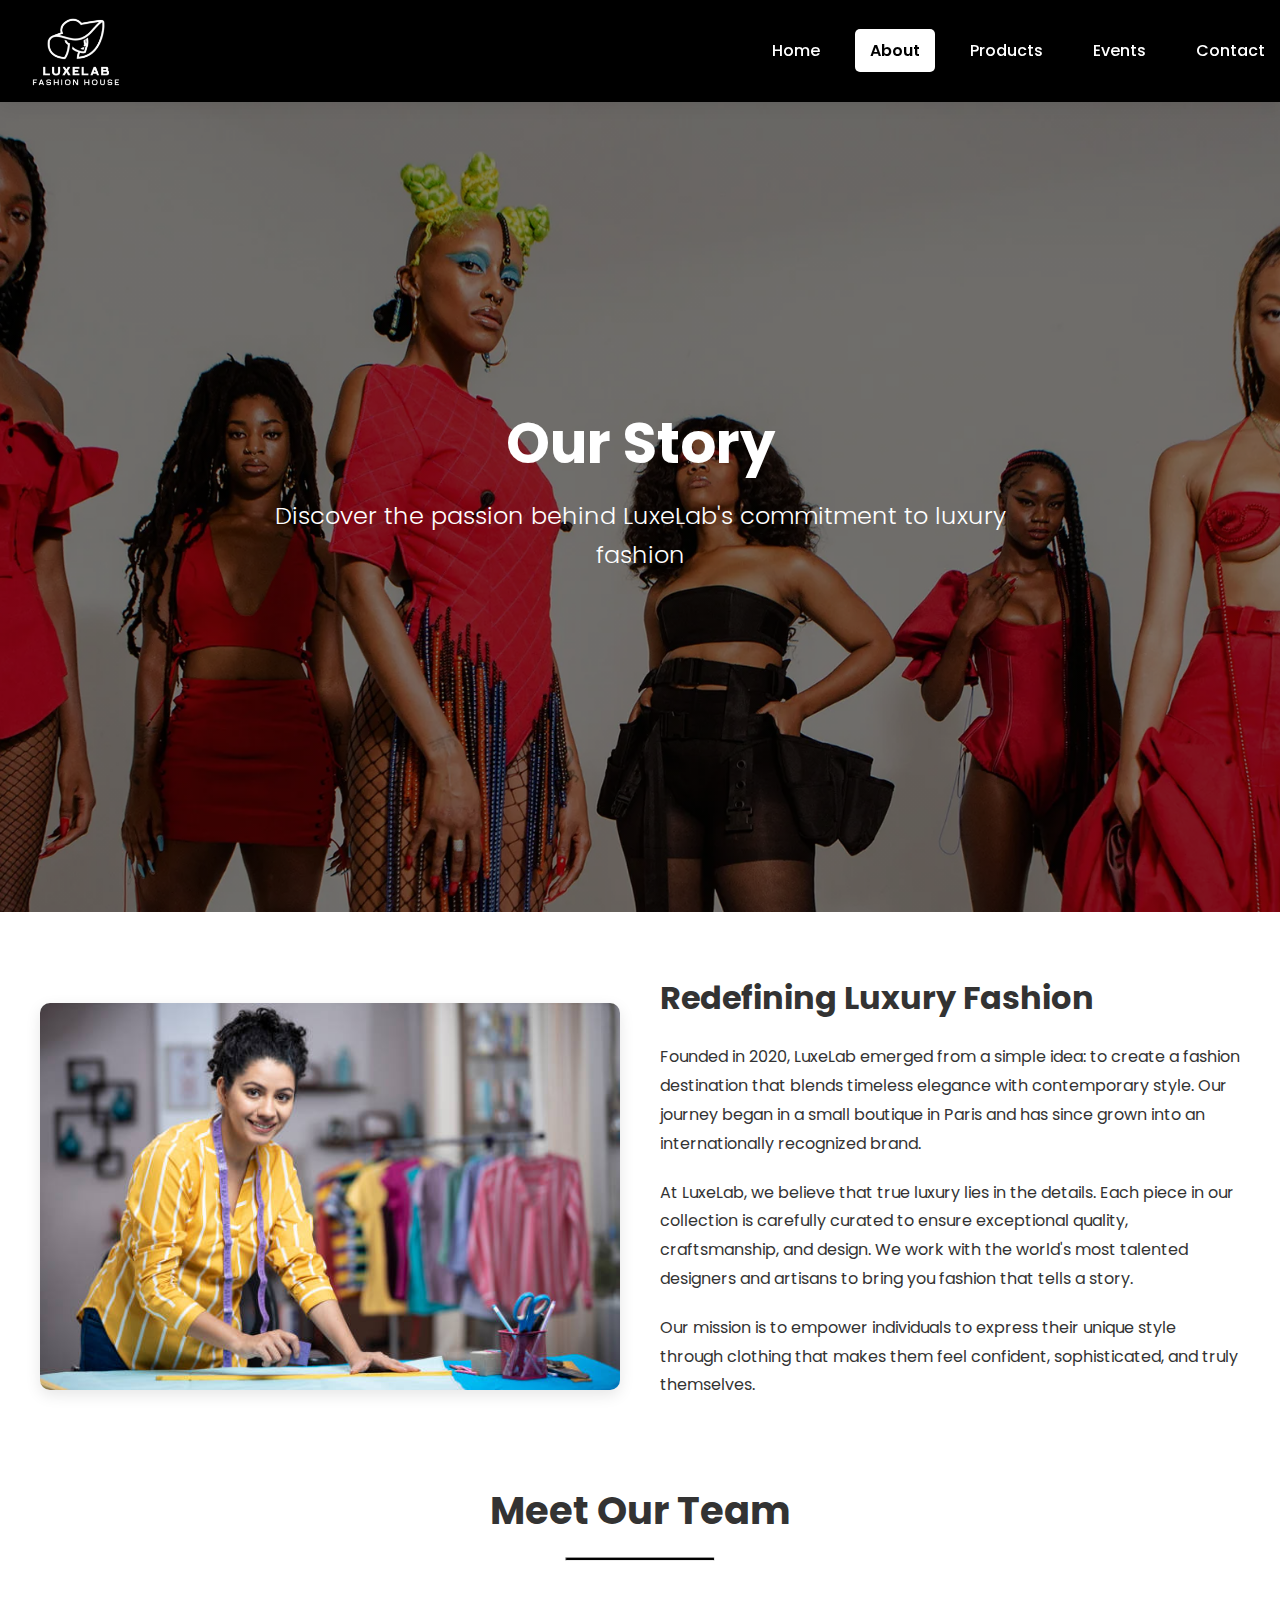
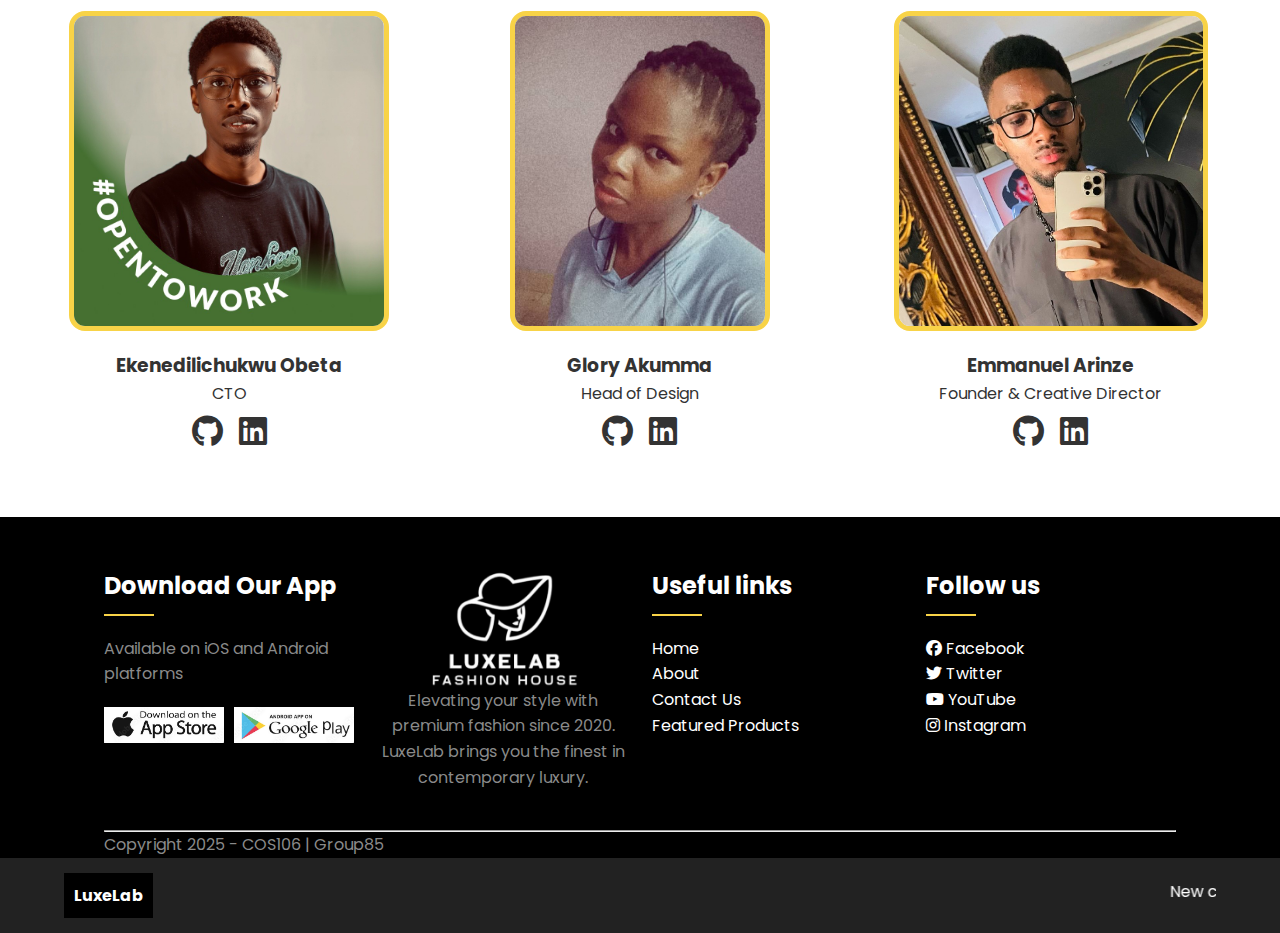
==== about.html @ 90a753af "first commit" ====
<!DOCTYPE html>
<html lang="en">
  <head>
    <meta charset="UTF-8" />
    <meta name="viewport" content="width=device-width, initial-scale=1.0" />
    <title>About Us | LuxeLab</title>
    <link
      rel="stylesheet"
      href="https://fonts.googleapis.com/css2?family=Poppins:wght@300;400;500;600;700&display=swap"
    />
    <link
      rel="stylesheet"
      href="https://cdnjs.cloudflare.com/ajax/libs/font-awesome/6.7.2/css/all.min.css"
    />
    <link rel="stylesheet" href="css/style.css" />
  </head>
  <body>
    <!-- Header/Navigation -->
    <div class="header">
      <div class="nav-bar">
        <div class="logo">
          <img src="img/WhiteLogo.png" alt="LuxeLab Logo" />
        </div>
        <nav>
          <ul id="menuitems">
            <li><a href="index.html">Home</a></li>
            <li><a href="about.html">About</a></li>
            <li><a href="products.html">Products</a></li>
            <li><a href="events.html">Events</a></li>
            <li><a href="contact.html">Contact</a></li>
          </ul>
        </nav>
        <div class="menu-icon">
          <img src="img/open.png" alt="Menu" class="menu" />
        </div>
      </div>
    </div>

    <!-- About Hero -->
    <div
      class="hero"
      style="
        background-image: linear-gradient(
            rgba(0, 0, 0, 0.5),
            rgba(0, 0, 0, 0.5)
          ),
          url('./img/bk-1.png');
      "
    >
      <div class="header-text">
        <h1>Our Story</h1>
        <h3>
          Discover the passion behind LuxeLab's commitment to luxury fashion
        </h3>
      </div>
    </div>

    <!-- About Content -->
    <div class="container about-section">
      <div class="about-content">
        <div class="about-img">
          <img src="img/ft-4.png" alt="LuxeLab Store" />
        </div>
        <div class="about-text">
          <h2>Redefining Luxury Fashion</h2>
          <p>
            Founded in 2020, LuxeLab emerged from a simple idea: to create a
            fashion destination that blends timeless elegance with contemporary
            style. Our journey began in a small boutique in Paris and has since
            grown into an internationally recognized brand.
          </p>
          <p>
            At LuxeLab, we believe that true luxury lies in the details. Each
            piece in our collection is carefully curated to ensure exceptional
            quality, craftsmanship, and design. We work with the world's most
            talented designers and artisans to bring you fashion that tells a
            story.
          </p>
          <p>
            Our mission is to empower individuals to express their unique style
            through clothing that makes them feel confident, sophisticated, and
            truly themselves.
          </p>
        </div>
      </div>

      <div class="section-title">
        <h2>Meet Our Team</h2>
        <hr class="line" />
      </div>

      <div class="team-grid">
        <div class="team-member">
          <div class="team-img">
            <img src="img/ekene.png" alt="Ekenedilichukwu Obeta" />
          </div>
          <h3>Ekenedilichukwu Obeta</h3>
          <p>CTO</p>
          <div class="socials">
            <div>
              <a href=""><i class="fa-brands fa-github"></i></a>
            </div>
            <div>
              <a href=""><i class="fa-brands fa-linkedin"></i></a>
            </div>
          </div>
        </div>
        <div class="team-member">
          <div class="team-img">
            <img src="img/Giggle.png.jpg" alt="Glory Akumma" />
          </div>
          <h3>Glory Akumma</h3>
          <p>Head of Design</p>
          <div class="socials">
            <div>
              <a href=""><i class="fa-brands fa-github"></i></a>
            </div>
            <div>
              <a href=""><i class="fa-brands fa-linkedin"></i></a>
            </div>
          </div>
        </div>
        <div class="team-member">
          <div class="team-img">
            <img src="img/easy.png.jpg" alt="Emmanuel Arinze" />
          </div>
          <h3>Emmanuel Arinze</h3>
          <p>Founder & Creative Director</p>
          <div class="socials">
            <div>
              <a href=""><i class="fa-brands fa-github"></i></a>
            </div>
            <div>
              <a href=""><i class="fa-brands fa-linkedin"></i></a>
            </div>
          </div>
        </div>
      </div>
    </div>

    <!-- Footer -->
    <div class="footer">
      <div class="container">
        <div class="footer-grid">
          <div class="footer-col-1">
            <h3>Download Our App</h3>
            <p>Available on iOS and Android platforms</p>
            <div class="app-logo">
              <img src="img/app.png" alt="App Store" />
              <img src="img/play.png" alt="Google Play" />
            </div>
          </div>
          <div class="footer-col-2">
            <img src="img/WhiteLogo.png" alt="LuxeLab Logo" />
            <p>
              Elevating your style with premium fashion since 2020. LuxeLab
              brings you the finest in contemporary luxury.
            </p>
          </div>
          <div class="footer-col-3">
            <h3>Useful links</h3>
            <ul>
              <li><a href="index.html">Home</a></li>
              <li><a href="about.html">About</a></li>
              <li><a href="contact.html">Contact Us</a></li>
              <li><a href="products.html">Featured Products</a></li>
            </ul>
          </div>
          <div class="footer-col-4">
            <h3>Follow us</h3>
            <ul>
              <li>
                <a href="#"><i class="fab fa-facebook"></i> Facebook</a>
              </li>
              <li>
                <a href="#"><i class="fab fa-twitter"></i> Twitter</a>
              </li>
              <li>
                <a href="#"><i class="fab fa-youtube"></i> YouTube</a>
              </li>
              <li>
                <a href="#"><i class="fab fa-instagram"></i> Instagram</a>
              </li>
            </ul>
          </div>
        </div>
        <div class="copy-right">
          <hr />
          <p class="copyright">Copyright 2025 - COS106 | Group85</p>
        </div>
      </div>
    </div>

    <!-- Bottom Footer -->
    <div class="last-footer-grid">
      <div class="side-footer">
        <a href="index.html">LuxeLab</a>
      </div>
      <div class="side2">
        <marquee behavior="" direction=""
          >New collection launching next week! Sign up for early access. Free
          shipping on all orders over $200.</marquee
        >
      </div>
    </div>

    <script src="js/script.js"></script>
  </body>
</html>
---- css/style.css ----
/* ===== CSS Variables ===== */
:root {
  --primary-color: #000000;
  --secondary-color: #f8d347;
  --accent-color: #e63946;
  --text-color: #333;
  --light-text: #fff;
  --gray-text: #8a8a8a;
  --bg-light: #f9f9f9;
  --bg-dark: #2c2b2b;
  --shadow: 0 5px 15px rgba(0, 0, 0, 0.1);
  --transition: all 0.3s ease;
  --border-radius: 10px;
  --max-width: 1200px;
}

/* ===== Base Styles ===== */
* {
  margin: 0;
  padding: 0;
  box-sizing: border-box;
}

html {
  scroll-behavior: smooth;
}

body {
  font-family: "Poppins", sans-serif;
  color: var(--text-color);
  line-height: 1.6;
  background: #fff;
  overflow-x: hidden;
}

img {
  max-width: 100%;
  height: auto;
  display: block;
}

a {
  text-decoration: none;
  color: inherit;
}

ul {
  list-style: none;
}

.btn {
  display: inline-block;
  background: var(--primary-color);
  color: var(--light-text);
  padding: 12px 30px;
  margin: 20px 0;
  border-radius: var(--border-radius);
  border: none;
  cursor: pointer;
  transition: var(--transition);
  font-weight: 500;
  text-transform: uppercase;
  letter-spacing: 1px;
  font-size: 14px;
}

.btn:hover {
  background: #333;
  transform: translateY(-3px);
  box-shadow: var(--shadow);
}

.line {
  width: 150px;
  height: 4px;
  background: var(--primary-color);
  margin: 10px auto;
  border-radius: 5px;
}

.container {
  max-width: var(--max-width);
  margin: 0 auto;
  padding: 0 5%;
}

/* ===== Header & Navigation ===== */
.header {
  background: var(--primary-color);
  color: var(--light-text);
  box-shadow: 0 5px 15px rgba(0, 0, 0, 0.06);
  position: sticky;
  top: 0;
  z-index: 1000;
  padding: 15px 0;
}

.nav-bar {
  display: flex;
  align-items: center;
  justify-content: space-between;
}

.logo img {
  width: 150px;
  transition: var(--transition);
}

.logo img:hover {
  opacity: 0.9;
}

nav ul {
  display: flex;
  gap: 20px;
}

nav ul li {
  position: relative;
}

nav ul li a {
  font-weight: 500;
  transition: var(--transition);
  padding: 10px 15px;
  border-radius: 5px;
}

nav ul li a:hover {
  color: var(--secondary-color);
}

.active {
  background: var(--light-text);
  color: var(--primary-color);
  font-weight: 600;
}

.menu-icon {
  display: none;
  cursor: pointer;
}

.menu-icon img {
  width: 2rem;
}

/* ===== Hero Section ===== */
.hero {
  background: linear-gradient(rgba(0, 0, 0, 0.5), rgba(0, 0, 0, 0.5)),
    url("../img/bk-1.png") no-repeat center center/cover;
  height: 90vh;
  display: flex;
  align-items: center;
  justify-content: center;
  text-align: center;
  color: var(--light-text);
  position: relative;
}

.header-text {
  position: relative;
  z-index: 1;
  padding: 0 20px;
  max-width: 800px;
}

.header-text h1 {
  font-size: clamp(2.5rem, 5vw, 3.5rem);
  margin-bottom: 20px;
  font-weight: 700;
  line-height: 1.2;
}

.House-Name {
  color: var(--secondary-color);
  font-style: italic;
  display: block;
}

.header-text h3 {
  font-size: clamp(1.1rem, 2vw, 1.5rem);
  margin-bottom: 30px;
  font-weight: 300;
}

/* ===== Featured Sections ===== */
.section-title {
  text-align: center;
  margin: 60px 0 30px;
}

.section-title h2 {
  font-size: clamp(1.8rem, 3vw, 2.5rem);
  margin-bottom: 15px;
}

/* ===== Product Cards ===== */
.products-grid {
  display: grid;
  grid-template-columns: repeat(auto-fill, minmax(280px, 1fr));
  gap: 30px;
  padding: 40px 0;
}

.product-card {
  background: var(--light-text);
  border-radius: var(--border-radius);
  overflow: hidden;
  box-shadow: var(--shadow);
  transition: var(--transition);
}

.product-card:hover {
  transform: translateY(-10px);
}

.product-img {
  height: 250px;
  overflow: hidden;
}

.product-img img {
  width: 100%;
  height: 100%;
  object-fit: cover;
  transition: var(--transition);
}

.product-card:hover .product-img img {
  transform: scale(1.05);
}

.product-info {
  padding: 20px;
}

.product-info h3 {
  margin-bottom: 10px;
  font-size: 1.2rem;
}

.price {
  color: var(--accent-color);
  font-weight: 600;
  font-size: 1.1rem;
}

.price strike {
  color: var(--gray-text);
  margin-right: 10px;
  font-weight: 400;
}

/* ===== About Page ===== */
.about-section {
  padding: 60px 0;
}

.about-content {
  display: grid;
  grid-template-columns: 1fr 1fr;
  gap: 40px;
  align-items: center;
}

.about-img {
  border-radius: var(--border-radius);
  overflow: hidden;
  box-shadow: var(--shadow);
}

.about-text h2 {
  font-size: 2rem;
  margin-bottom: 20px;
}

.about-text p {
  margin-bottom: 20px;
  line-height: 1.8;
}

.team-grid {
  display: grid;
  grid-template-columns: repeat(auto-fill, minmax(300px, 1fr));
  place-items: center;
  gap: 2rem;
  margin-top: 50px;
}

.team-member {
  text-align: center;
}

.team-img {
  width: 100%;
  height: 20rem;
  border-radius: 1rem;
  overflow: hidden;
  margin: 0 auto 20px;
  border: 5px solid var(--secondary-color);
}

.team-img img {
  width: 100%;
  height: 100%;
  object-fit: cover;
}

.socials {
  display: flex;
  justify-content: center;
  gap: 1rem;
  font-size: 2rem;
}

/* ===== Events Page ===== */
.events-list {
  padding: 40px 0;
}

.event-card {
  display: grid;
  grid-template-columns: 1fr 2fr;
  gap: 30px;
  margin-bottom: 40px;
  background: var(--light-text);
  border-radius: var(--border-radius);
  overflow: hidden;
  box-shadow: var(--shadow);
}

.event-date {
  background: var(--primary-color);
  color: var(--light-text);
  display: flex;
  flex-direction: column;
  align-items: center;
  justify-content: center;
  padding: 20px;
  text-align: center;
}

.event-date .day {
  font-size: 3rem;
  font-weight: 700;
  line-height: 1;
}

.event-date .month {
  font-size: 1.5rem;
  text-transform: uppercase;
}

.event-details {
  padding: 30px;
}

.event-details h3 {
  margin-bottom: 15px;
  font-size: 1.5rem;
}

.event-meta {
  display: flex;
  gap: 20px;
  margin-bottom: 15px;
  color: var(--gray-text);
}

/* ===== Contact Page ===== */
.contact-section {
  padding: 60px 0;
  display: grid;
  grid-template-columns: 1fr 1fr;
  gap: 40px;
}

.contact-info h3 {
  font-size: 1.5rem;
  margin-bottom: 20px;
}

.contact-method {
  display: flex;
  align-items: center;
  margin-bottom: 20px;
}

.contact-icon {
  width: 50px;
  height: 50px;
  background: var(--secondary-color);
  border-radius: 50%;
  display: flex;
  align-items: center;
  justify-content: center;
  margin-right: 15px;
  flex-shrink: 0;
}

.contact-form input,
.contact-form textarea {
  width: 100%;
  padding: 12px 15px;
  margin-bottom: 20px;
  border: 1px solid #ddd;
  border-radius: var(--border-radius);
  font-family: "Poppins", sans-serif;
}

.contact-form textarea {
  height: 150px;
}

/* ===== Footer ===== */
.footer {
  background: var(--primary-color);
  color: var(--light-text);
  padding: 50px 0 0;
}

.footer h3 {
  color: var(--light-text);
  margin-bottom: 20px;
  position: relative;
  padding-bottom: 10px;
  font-size: 1.5rem;
}

.footer h3::after {
  content: "";
  position: absolute;
  left: 0;
  bottom: 0;
  width: 50px;
  height: 2px;
  background: var(--secondary-color);
}

.footer p {
  color: var(--gray-text);
}

.footer-grid {
  display: grid;
  grid-template-columns: repeat(auto-fit, minmax(250px, 1fr));
  gap: 1.5rem;
  margin-bottom: 40px;
}

.footer-col-1,
.footer-col-2,
.footer-col-3,
.footer-col-4 {
  display: flex;
  flex-direction: column;
}

.footer-col-2 {
  text-align: center;
  align-items: center;
}

.app-logo {
  display: grid;
  grid-template-columns: repeat(2, 1fr);
  gap: 10px;
  margin-top: 20px;
}

.app-logo img {
  width: 100%;
  max-width: 120px;
}

.last-footer-grid {
  display: grid;
  grid-template-columns: auto 1fr;
  align-items: center;
  background: #222;
  color: var(--light-text);
  padding: 15px 5%;
}

.side-footer {
  padding: 10px;
  background-color: black;
  color: var(--light-text);
  margin-right: 20px;
}

.side-footer a {
  color: var(--light-text);
  font-weight: 700;
}

/* ===== Media Queries ===== */
@media (max-width: 992px) {
  .menu-icon {
    display: block;
  }

  nav ul {
    display: none;
    position: absolute;
    top: 100%;
    left: 0;
    width: 100%;
    background: var(--light-text);
    flex-direction: column;
    box-shadow: 0 10px 15px rgba(0, 0, 0, 0.1);
    z-index: 999;
    padding: 20px 0;
  }

  nav ul li {
    padding: 15px 30px;
  }

  nav ul li a {
    color: var(--primary-color);
  }

  #menuitems.active {
    display: flex;
  }

  .about-content {
    grid-template-columns: 1fr;
    padding-left: 1rem;
    padding-right: 1rem;
  }

  .contact-section {
    grid-template-columns: 1fr;
  }

  .event-card {
    grid-template-columns: 1fr;
  }

  .event-date {
    flex-direction: row;
    justify-content: space-around;
    padding: 15px;
  }

  .event-date .day,
  .event-date .month {
    margin: 0 10px;
  }
}

@media (max-width: 768px) {
  .hero {
    height: 70vh;
  }

  .footer-grid {
    grid-template-columns: 1fr;
    gap: 40px;
  }

  .footer-col-1,
  .footer-col-3,
  .footer-col-4 {
    text-align: center;
    align-items: center;
  }

  .last-footer-grid {
    grid-template-columns: 1fr;
    text-align: center;
    gap: 15px;
  }

  .side-footer {
    margin-right: 0;
    justify-self: center;
  }
}

@media (max-width: 576px) {
  .hero {
    height: 60vh;
  }

  .header-text h1 {
    font-size: 2rem;
  }

  .btn {
    padding: 10px 20px;
    font-size: 0.9rem;
  }
}
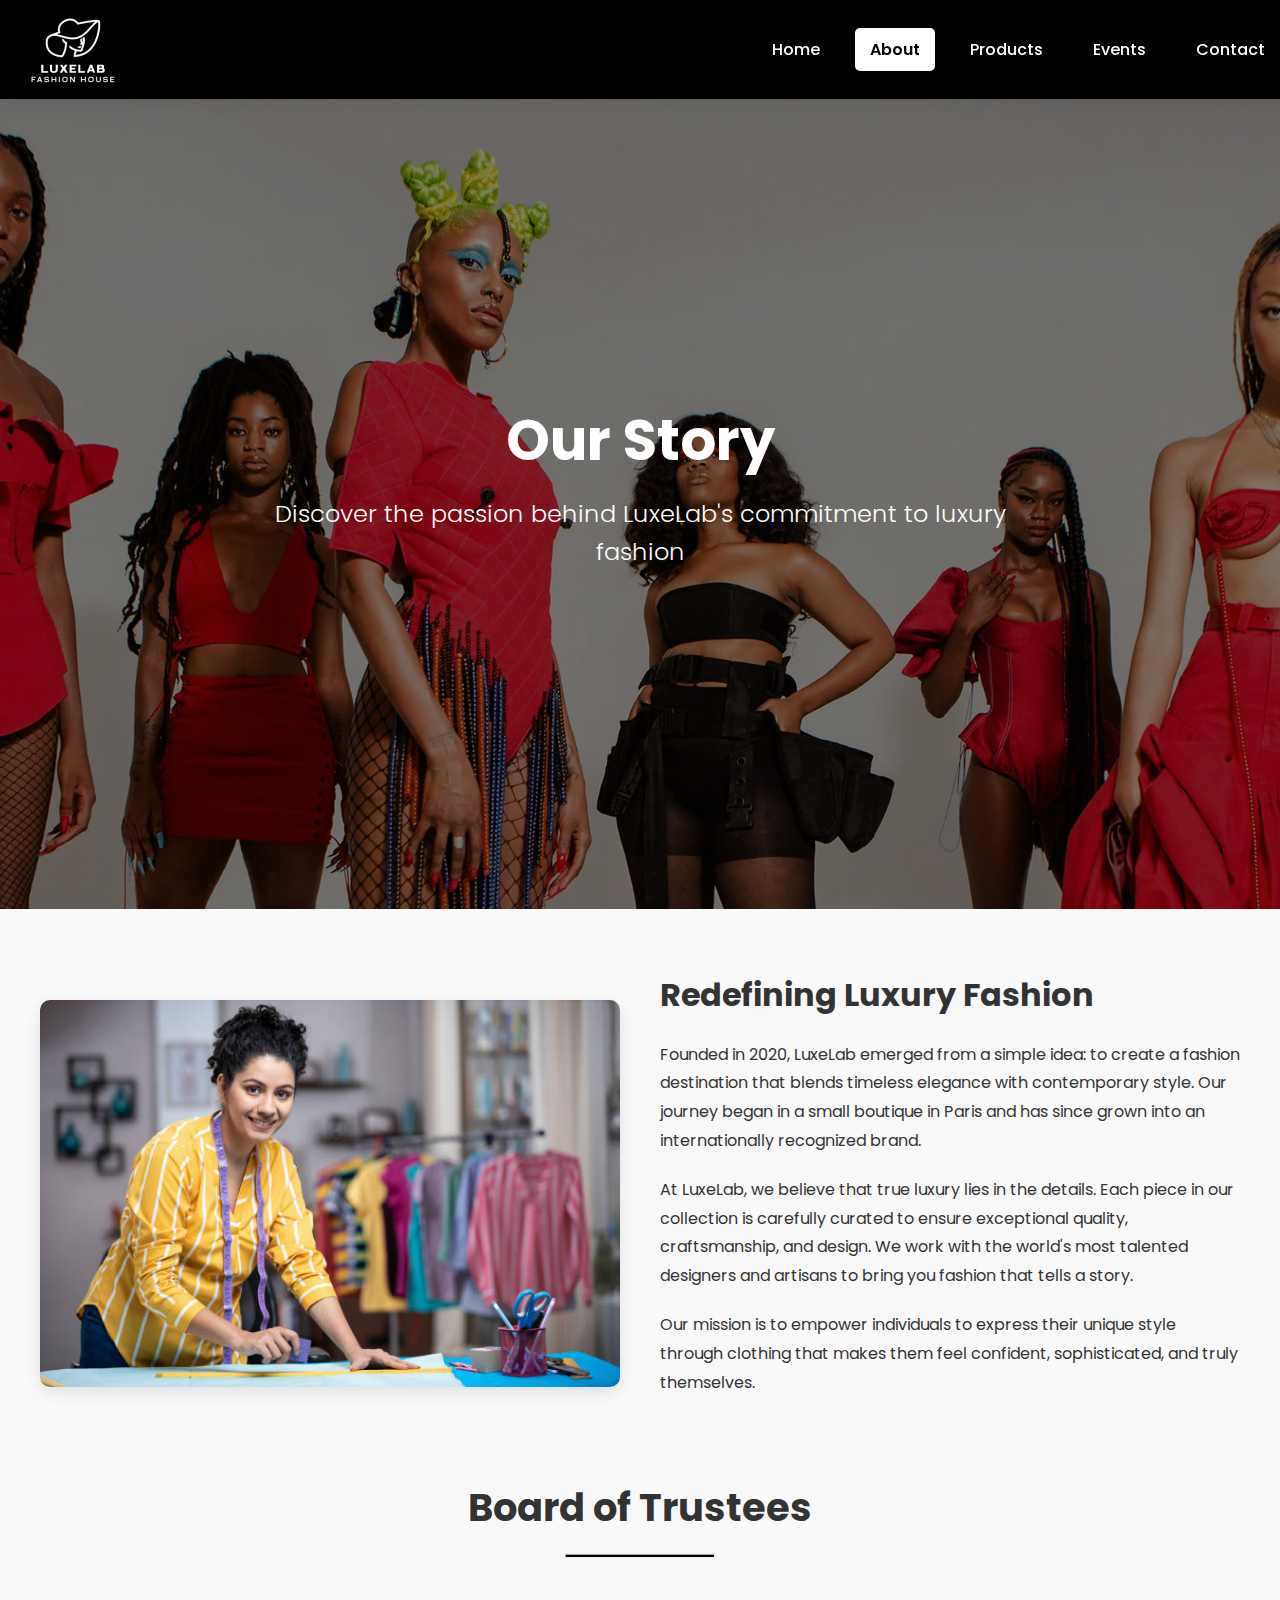
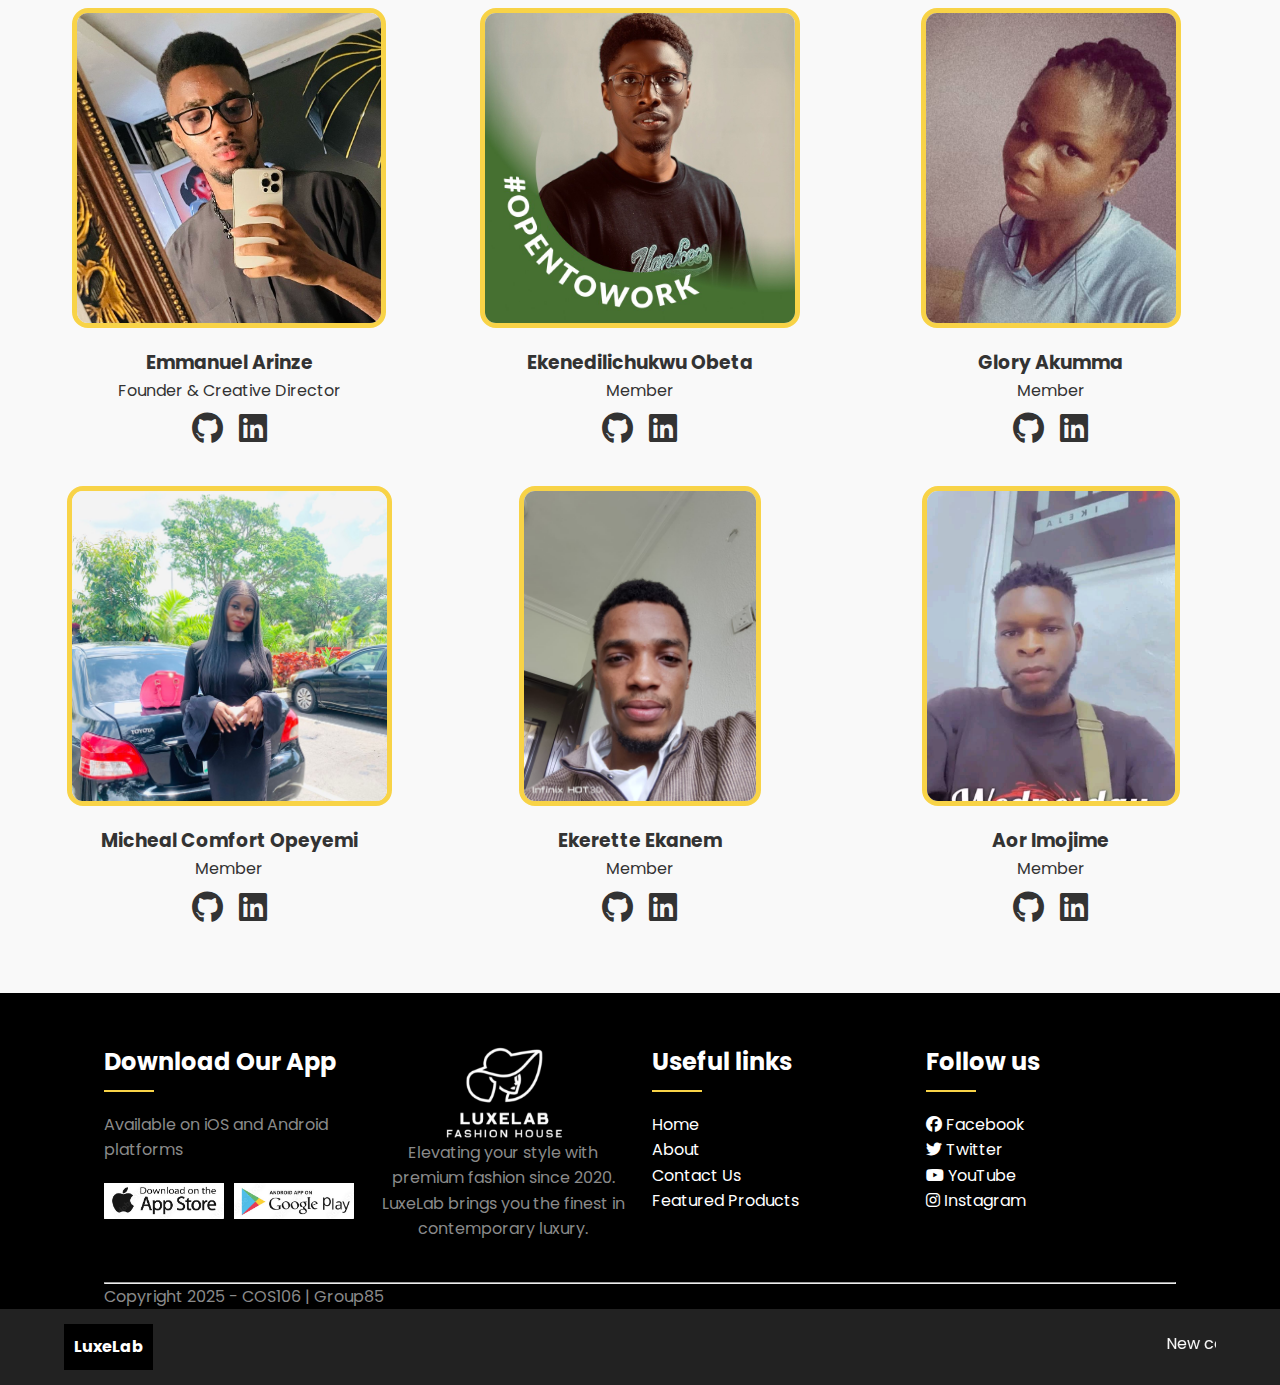
==== commit 1ca2da82: "impove about us and extra styles" ====
--- a/about.html
+++ b/about.html
@@ -85,57 +85,11 @@
       </div>
 
       <div class="section-title">
-        <h2>Meet Our Team</h2>
+        <h2>Board of Trustees</h2>
         <hr class="line" />
       </div>
 
-      <div class="team-grid">
-        <div class="team-member">
-          <div class="team-img">
-            <img src="img/ekene.png" alt="Ekenedilichukwu Obeta" />
-          </div>
-          <h3>Ekenedilichukwu Obeta</h3>
-          <p>CTO</p>
-          <div class="socials">
-            <div>
-              <a href=""><i class="fa-brands fa-github"></i></a>
-            </div>
-            <div>
-              <a href=""><i class="fa-brands fa-linkedin"></i></a>
-            </div>
-          </div>
-        </div>
-        <div class="team-member">
-          <div class="team-img">
-            <img src="img/Giggle.png.jpg" alt="Glory Akumma" />
-          </div>
-          <h3>Glory Akumma</h3>
-          <p>Head of Design</p>
-          <div class="socials">
-            <div>
-              <a href=""><i class="fa-brands fa-github"></i></a>
-            </div>
-            <div>
-              <a href=""><i class="fa-brands fa-linkedin"></i></a>
-            </div>
-          </div>
-        </div>
-        <div class="team-member">
-          <div class="team-img">
-            <img src="img/easy.png.jpg" alt="Emmanuel Arinze" />
-          </div>
-          <h3>Emmanuel Arinze</h3>
-          <p>Founder & Creative Director</p>
-          <div class="socials">
-            <div>
-              <a href=""><i class="fa-brands fa-github"></i></a>
-            </div>
-            <div>
-              <a href=""><i class="fa-brands fa-linkedin"></i></a>
-            </div>
-          </div>
-        </div>
-      </div>
+      <div class="team-grid"></div>
     </div>
 
     <!-- Footer -->
@@ -204,6 +158,6 @@
       </div>
     </div>
 
-    <script src="js/script.js"></script>
+    <script src="./js/script.js"></script>
   </body>
 </html>
--- a/css/style.css
+++ b/css/style.css
@@ -29,7 +29,7 @@
   font-family: "Poppins", sans-serif;
   color: var(--text-color);
   line-height: 1.6;
-  background: #fff;
+  background: var(--bg-light);
   overflow-x: hidden;
 }
 
@@ -102,7 +102,7 @@
 }
 
 .logo img {
-  width: 150px;
+  width: 9rem;
   transition: var(--transition);
 }
 
@@ -460,6 +460,11 @@
 .footer-col-2 {
   text-align: center;
   align-items: center;
+}
+
+.footer-col-2 img {
+  width: 100%;
+  max-width: 200px;
 }
 
 .app-logo {
